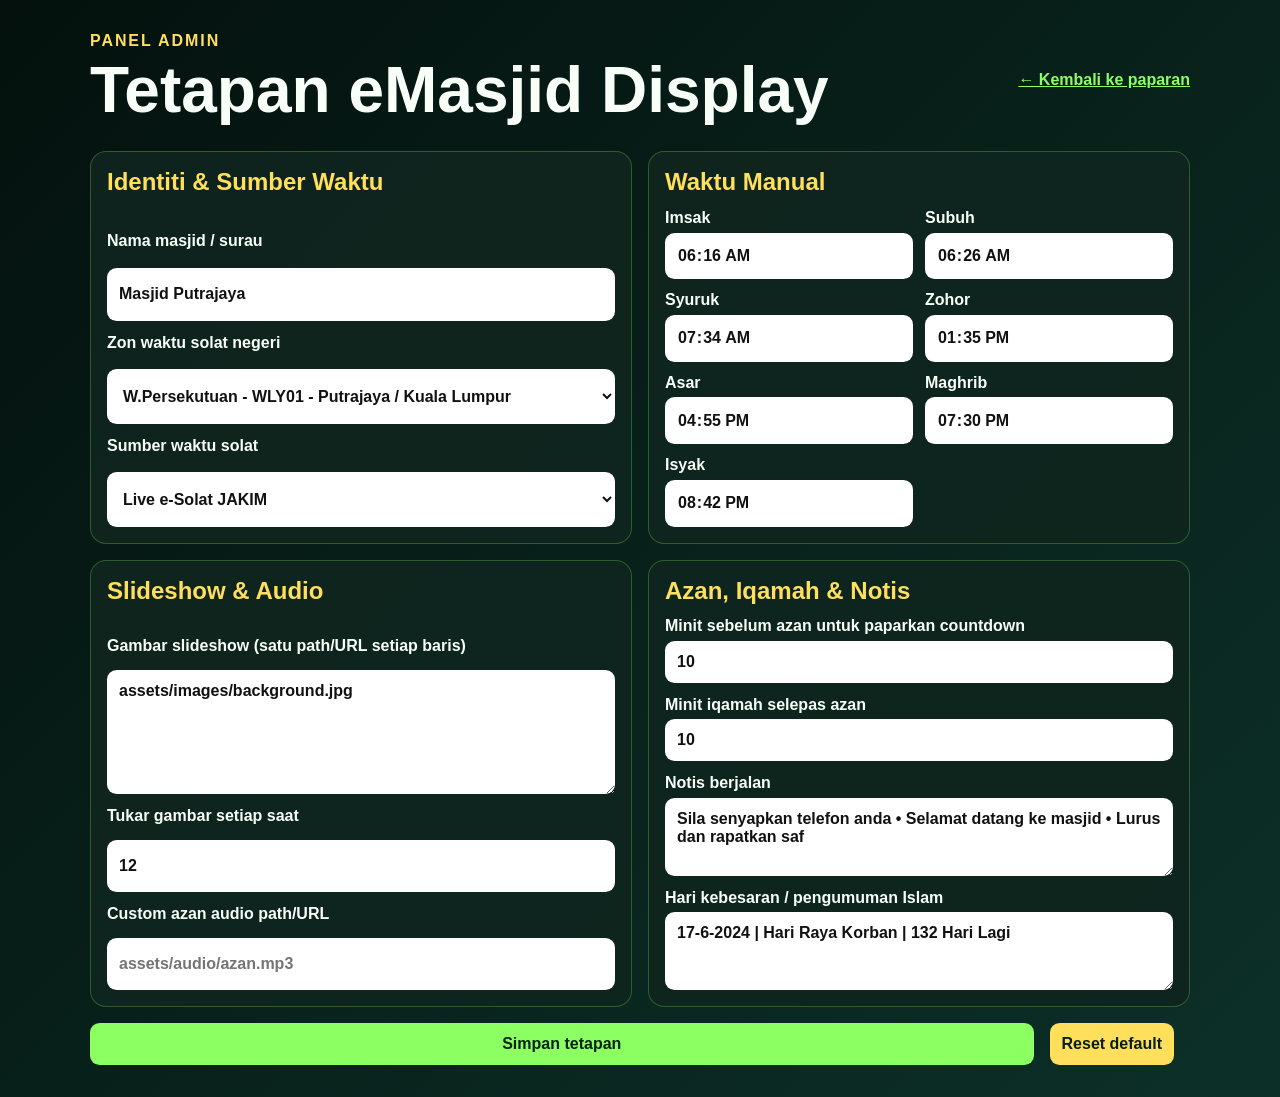
==== admin.html @ e7d5f0a0 "Add admin page and harden Pi kiosk install" ====
<!doctype html>
<html lang="ms">
<head>
  <meta charset="utf-8">
  <meta name="viewport" content="width=device-width, initial-scale=1">
  <title>Admin eMasjid Display</title>
  <link rel="stylesheet" href="admin.css">
</head>
<body>
  <main class="admin-shell">
    <header>
      <div>
        <p>Panel Admin</p>
        <h1>Tetapan eMasjid Display</h1>
      </div>
      <a href="index.html">← Kembali ke paparan</a>
    </header>

    <form id="adminForm">
      <section class="card">
        <h2>Identiti & Sumber Waktu</h2>
        <label>Nama masjid / surau <input id="mosqueName" required></label>
        <label>Zon waktu solat negeri <select id="zone"></select></label>
        <label>Sumber waktu solat
          <select id="prayerSource">
            <option value="jakim">Live e-Solat JAKIM</option>
            <option value="manual">Manual</option>
          </select>
        </label>
      </section>

      <section class="card">
        <h2>Waktu Manual</h2>
        <div class="time-grid" id="manualTimes"></div>
      </section>

      <section class="card">
        <h2>Slideshow & Audio</h2>
        <label>Gambar slideshow (satu path/URL setiap baris)
          <textarea id="slideshowImages" rows="5" placeholder="assets/images/background.jpg"></textarea>
        </label>
        <label>Tukar gambar setiap saat <input id="slideSeconds" type="number" min="5" max="3600"></label>
        <label>Custom azan audio path/URL <input id="azanAudio" placeholder="assets/audio/azan.mp3"></label>
      </section>

      <section class="card">
        <h2>Azan, Iqamah & Notis</h2>
        <label>Minit sebelum azan untuk paparkan countdown <input id="preAzanMinutes" type="number" min="0" max="120"></label>
        <label>Minit iqamah selepas azan <input id="iqamahMinutes" type="number" min="0" max="60"></label>
        <label>Notis berjalan <textarea id="notice" rows="3"></textarea></label>
        <label>Hari kebesaran / pengumuman Islam <textarea id="announcement" rows="3" placeholder="17-6-2024 | Hari Raya Korban | 132 Hari Lagi"></textarea></label>
      </section>

      <div class="actions">
        <button type="submit">Simpan tetapan</button>
        <button type="button" id="resetButton">Reset default</button>
        <output id="status"></output>
      </div>
    </form>
  </main>
  <script src="admin.js"></script>
</body>
</html>
---- admin.css ----
:root { color-scheme: dark; --bg:#07120f; --card:#10251f; --gold:#ffdf5c; --mint:#8cff63; --text:#f7fff8; }
* { box-sizing: border-box; }
body { margin: 0; min-height: 100vh; background: linear-gradient(135deg, #04110d, #0c3028); color: var(--text); font-family: Arial, Helvetica, sans-serif; }
.admin-shell { width: min(1100px, calc(100% - 2rem)); margin: auto; padding: 2rem 0; }
header { display: flex; justify-content: space-between; gap: 1rem; align-items: center; margin-bottom: 1.5rem; }
header p { margin: 0; color: var(--gold); font-weight: 900; text-transform: uppercase; letter-spacing: .12em; }
h1 { margin: .2rem 0 0; font-size: clamp(2rem, 5vw, 4rem); }
a { color: var(--mint); font-weight: 900; }
form { display: grid; grid-template-columns: repeat(2, minmax(0, 1fr)); gap: 1rem; }
.card { background: rgba(16, 37, 31, .92); border: 1px solid rgba(140, 255, 99, .25); border-radius: 1rem; padding: 1rem; display: grid; gap: .8rem; }
.card h2 { margin: 0; color: var(--gold); }
label { display: grid; gap: .35rem; font-weight: 800; }
input, select, textarea, button { width: 100%; border: 0; border-radius: .6rem; padding: .75rem; font: inherit; }
input, select, textarea { color: #111; background: #fff; }
.time-grid { display: grid; grid-template-columns: repeat(2, minmax(0, 1fr)); gap: .75rem; }
.actions { grid-column: 1 / -1; display: grid; grid-template-columns: 1fr auto auto; gap: 1rem; align-items: center; }
button { cursor: pointer; background: var(--mint); color: #052013; font-weight: 900; }
button#resetButton { background: #ffdf5c; }
output { color: var(--gold); font-weight: 900; }
@media (max-width: 760px) { header, form, .actions { grid-template-columns: 1fr; display: grid; } .time-grid { grid-template-columns: 1fr; } }
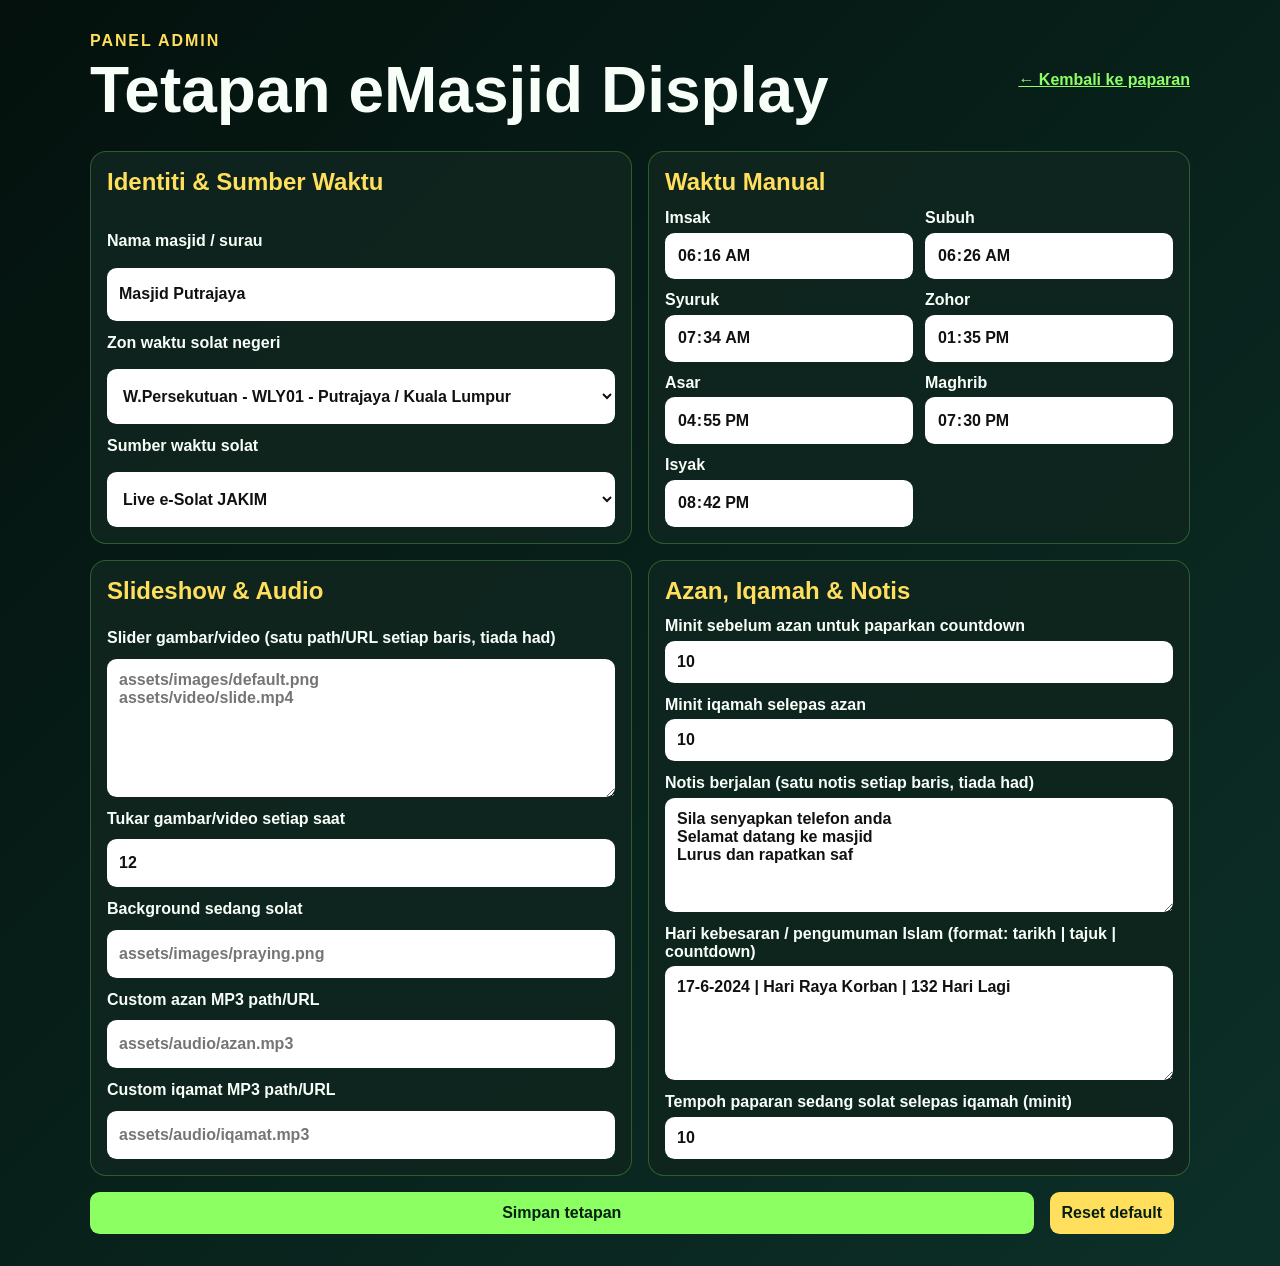
==== commit 1e857142: "Clean up media placeholders and document asset setup" ====
--- a/admin.html
+++ b/admin.html
@@ -36,19 +36,23 @@
 
       <section class="card">
         <h2>Slideshow & Audio</h2>
-        <label>Gambar slideshow (satu path/URL setiap baris)
-          <textarea id="slideshowImages" rows="5" placeholder="assets/images/background.jpg"></textarea>
+        <label>Slider gambar/video (satu path/URL setiap baris, tiada had)
+          <textarea id="mediaSlides" rows="6" placeholder="assets/images/default.png
+assets/video/slide.mp4"></textarea>
         </label>
-        <label>Tukar gambar setiap saat <input id="slideSeconds" type="number" min="5" max="3600"></label>
-        <label>Custom azan audio path/URL <input id="azanAudio" placeholder="assets/audio/azan.mp3"></label>
+        <label>Tukar gambar/video setiap saat <input id="slideSeconds" type="number" min="5" max="3600"></label>
+        <label>Background sedang solat <input id="prayerBackground" placeholder="assets/images/praying.png"></label>
+        <label>Custom azan MP3 path/URL <input id="azanAudio" placeholder="assets/audio/azan.mp3"></label>
+        <label>Custom iqamat MP3 path/URL <input id="iqamatAudio" placeholder="assets/audio/iqamat.mp3"></label>
       </section>
 
       <section class="card">
         <h2>Azan, Iqamah & Notis</h2>
         <label>Minit sebelum azan untuk paparkan countdown <input id="preAzanMinutes" type="number" min="0" max="120"></label>
         <label>Minit iqamah selepas azan <input id="iqamahMinutes" type="number" min="0" max="60"></label>
-        <label>Notis berjalan <textarea id="notice" rows="3"></textarea></label>
-        <label>Hari kebesaran / pengumuman Islam <textarea id="announcement" rows="3" placeholder="17-6-2024 | Hari Raya Korban | 132 Hari Lagi"></textarea></label>
+        <label>Notis berjalan (satu notis setiap baris, tiada had) <textarea id="notices" rows="5"></textarea></label>
+        <label>Hari kebesaran / pengumuman Islam (format: tarikh | tajuk | countdown) <textarea id="events" rows="5" placeholder="17-6-2024 | Hari Raya Korban | 132 Hari Lagi"></textarea></label>
+        <label>Tempoh paparan sedang solat selepas iqamah (minit) <input id="prayerDurationMinutes" type="number" min="1" max="120"></label>
       </section>
 
       <div class="actions">
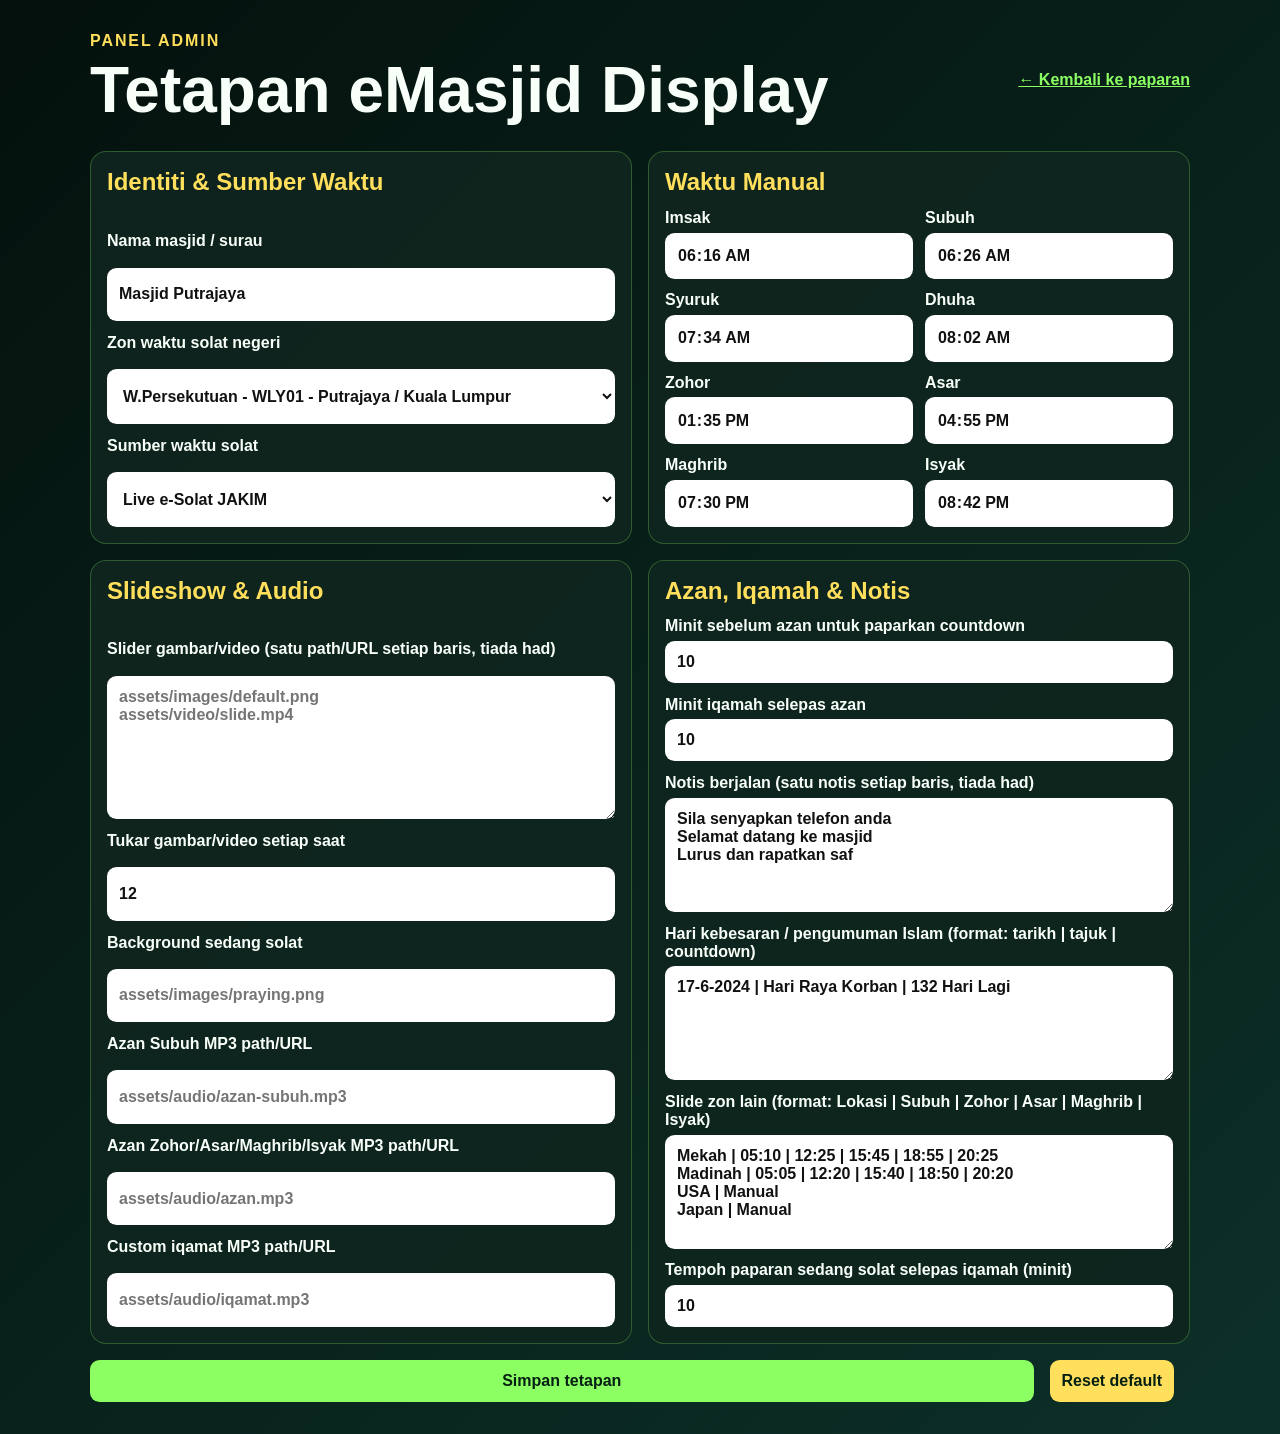
==== commit b1c87206: "Enhance prayer display slides and azan settings" ====
--- a/admin.html
+++ b/admin.html
@@ -42,7 +42,8 @@
         </label>
         <label>Tukar gambar/video setiap saat <input id="slideSeconds" type="number" min="5" max="3600"></label>
         <label>Background sedang solat <input id="prayerBackground" placeholder="assets/images/praying.png"></label>
-        <label>Custom azan MP3 path/URL <input id="azanAudio" placeholder="assets/audio/azan.mp3"></label>
+        <label>Azan Subuh MP3 path/URL <input id="fajrAzanAudio" placeholder="assets/audio/azan-subuh.mp3"></label>
+        <label>Azan Zohor/Asar/Maghrib/Isyak MP3 path/URL <input id="azanAudio" placeholder="assets/audio/azan.mp3"></label>
         <label>Custom iqamat MP3 path/URL <input id="iqamatAudio" placeholder="assets/audio/iqamat.mp3"></label>
       </section>
 
@@ -52,6 +53,7 @@
         <label>Minit iqamah selepas azan <input id="iqamahMinutes" type="number" min="0" max="60"></label>
         <label>Notis berjalan (satu notis setiap baris, tiada had) <textarea id="notices" rows="5"></textarea></label>
         <label>Hari kebesaran / pengumuman Islam (format: tarikh | tajuk | countdown) <textarea id="events" rows="5" placeholder="17-6-2024 | Hari Raya Korban | 132 Hari Lagi"></textarea></label>
+        <label>Slide zon lain (format: Lokasi | Subuh | Zohor | Asar | Maghrib | Isyak) <textarea id="worldZones" rows="5" placeholder="Mekah | 05:10 | 12:25 | 15:45 | 18:55 | 20:25"></textarea></label>
         <label>Tempoh paparan sedang solat selepas iqamah (minit) <input id="prayerDurationMinutes" type="number" min="1" max="120"></label>
       </section>
 
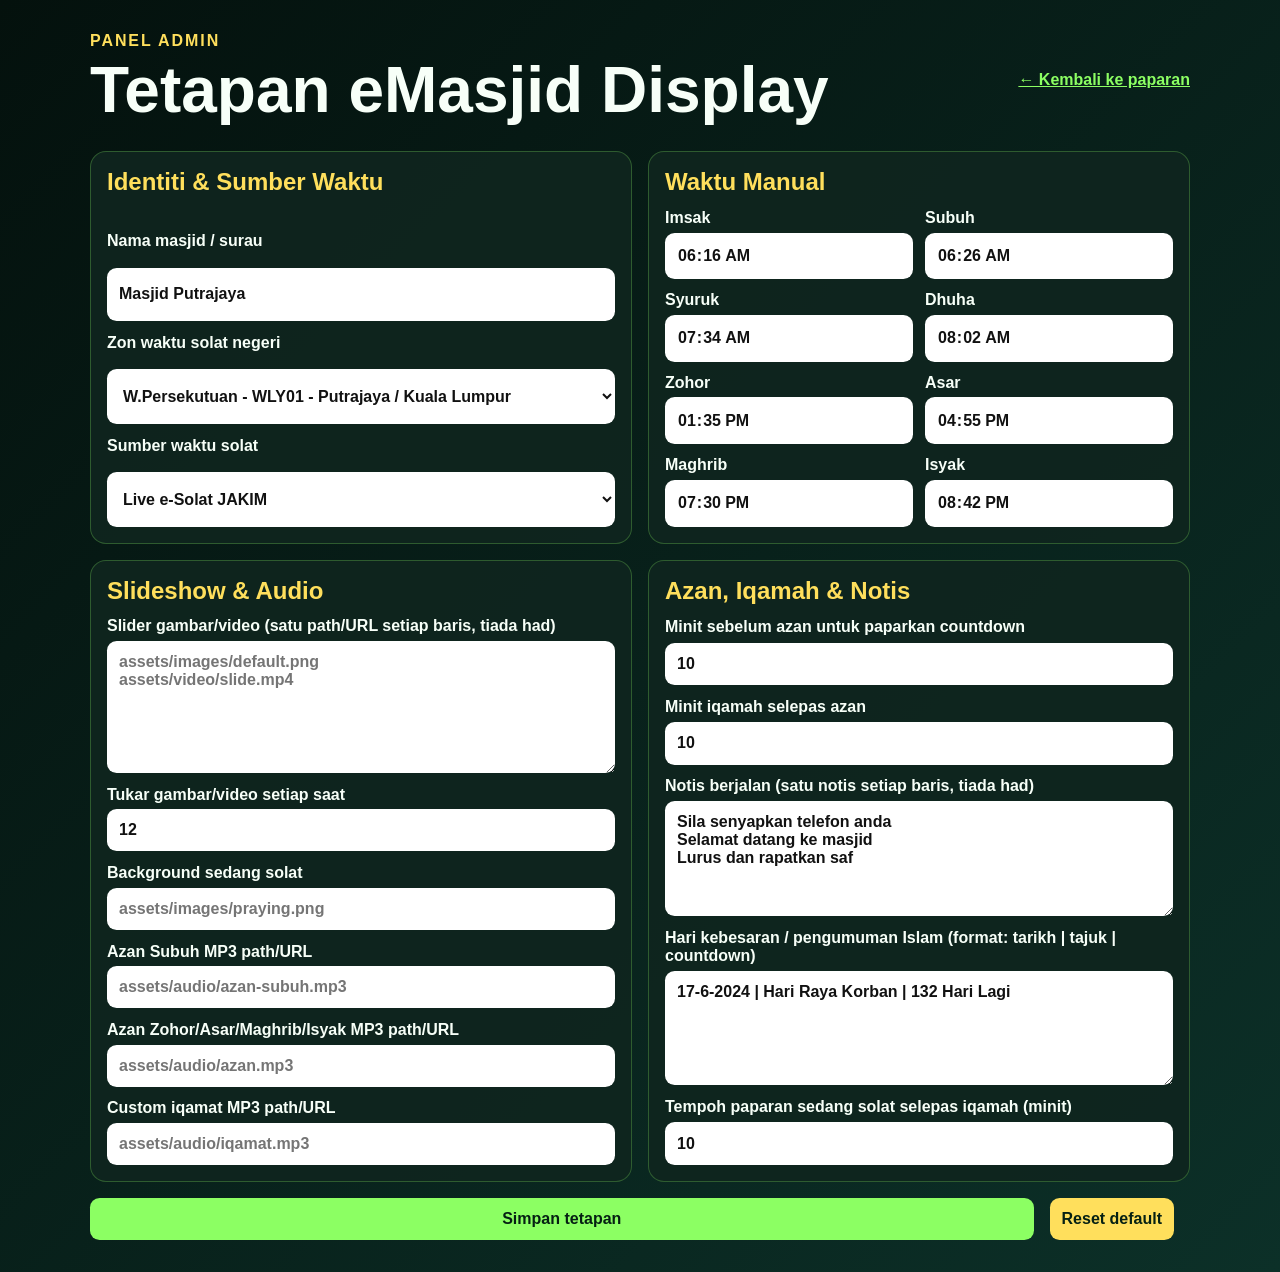
==== commit d3c5af41: "Remove extra rotating display slides" ====
--- a/admin.html
+++ b/admin.html
@@ -53,7 +53,6 @@
         <label>Minit iqamah selepas azan <input id="iqamahMinutes" type="number" min="0" max="60"></label>
         <label>Notis berjalan (satu notis setiap baris, tiada had) <textarea id="notices" rows="5"></textarea></label>
         <label>Hari kebesaran / pengumuman Islam (format: tarikh | tajuk | countdown) <textarea id="events" rows="5" placeholder="17-6-2024 | Hari Raya Korban | 132 Hari Lagi"></textarea></label>
-        <label>Slide zon lain (format: Lokasi | Subuh | Zohor | Asar | Maghrib | Isyak) <textarea id="worldZones" rows="5" placeholder="Mekah | 05:10 | 12:25 | 15:45 | 18:55 | 20:25"></textarea></label>
         <label>Tempoh paparan sedang solat selepas iqamah (minit) <input id="prayerDurationMinutes" type="number" min="1" max="120"></label>
       </section>
 
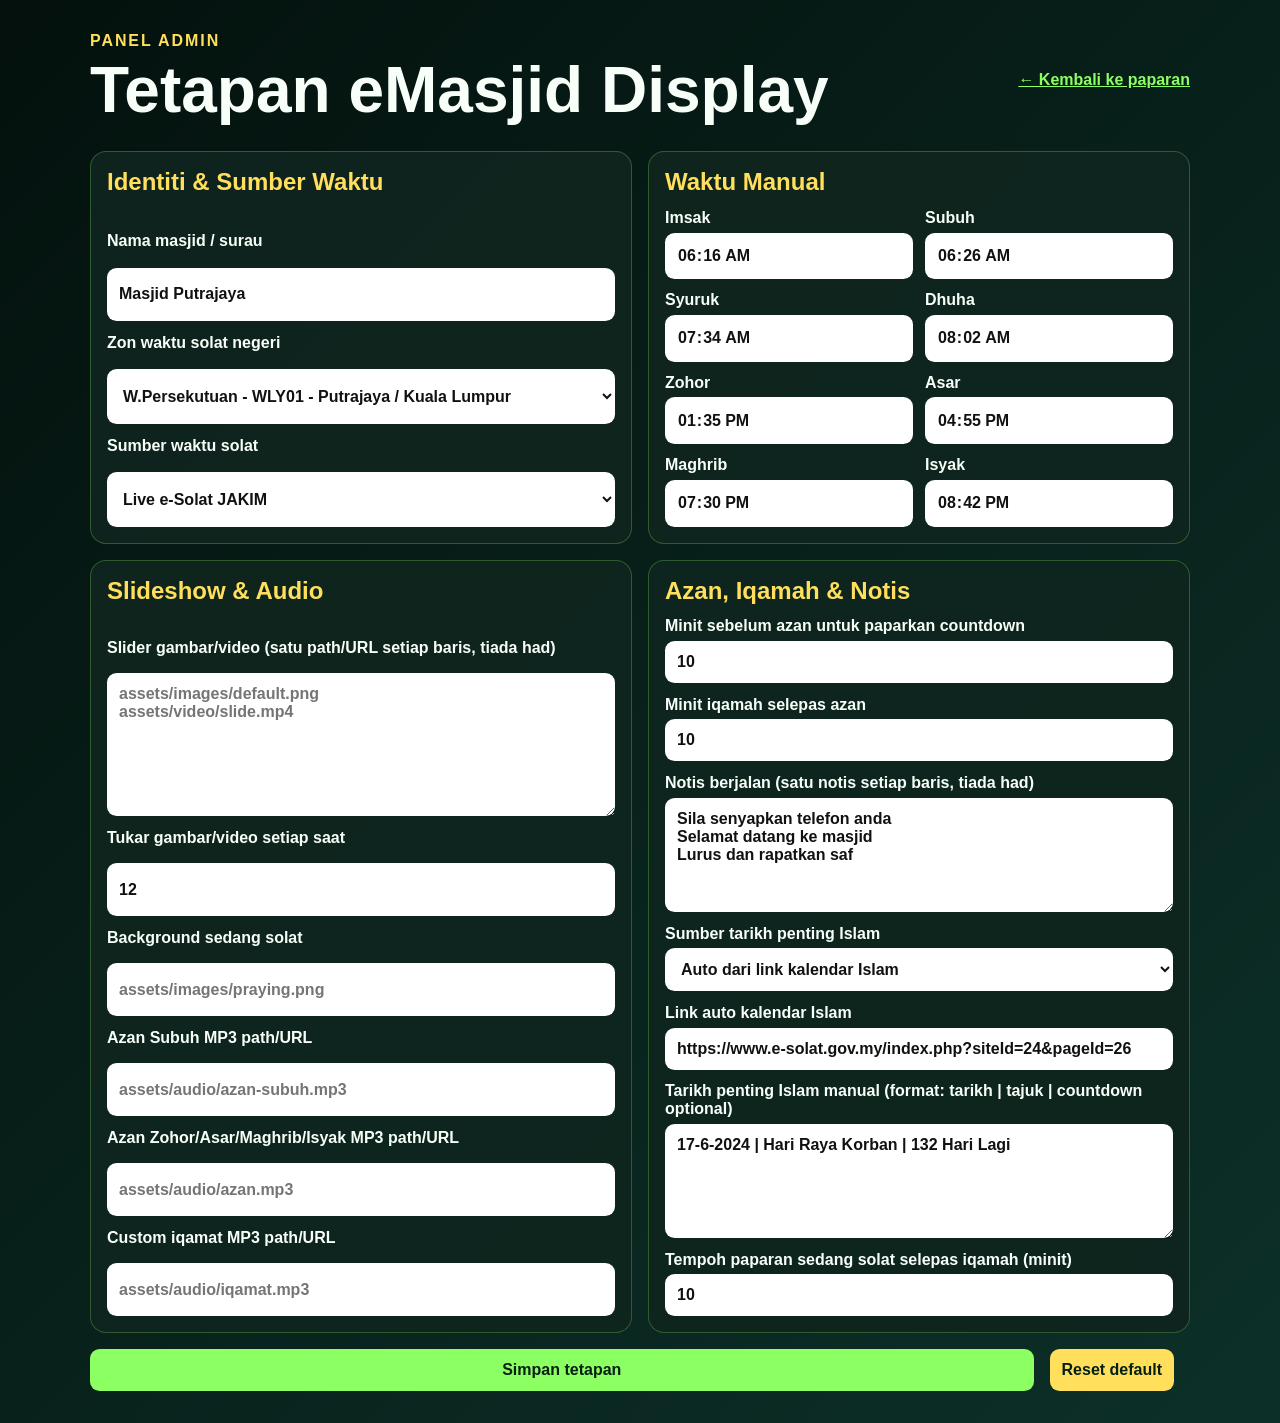
==== commit 6688eeab: "Add automatic Islamic event countdowns" ====
--- a/admin.html
+++ b/admin.html
@@ -52,7 +52,14 @@
         <label>Minit sebelum azan untuk paparkan countdown <input id="preAzanMinutes" type="number" min="0" max="120"></label>
         <label>Minit iqamah selepas azan <input id="iqamahMinutes" type="number" min="0" max="60"></label>
         <label>Notis berjalan (satu notis setiap baris, tiada had) <textarea id="notices" rows="5"></textarea></label>
-        <label>Hari kebesaran / pengumuman Islam (format: tarikh | tajuk | countdown) <textarea id="events" rows="5" placeholder="17-6-2024 | Hari Raya Korban | 132 Hari Lagi"></textarea></label>
+        <label>Sumber tarikh penting Islam
+          <select id="eventSource">
+            <option value="auto">Auto dari link kalendar Islam</option>
+            <option value="manual">Tarikh Manual</option>
+          </select>
+        </label>
+        <label>Link auto kalendar Islam <input id="eventAutoUrl" placeholder="https://www.e-solat.gov.my/index.php?siteId=24&pageId=26"></label>
+        <label>Tarikh penting Islam manual (format: tarikh | tajuk | countdown optional) <textarea id="events" rows="5" placeholder="17-6-2024 | Hari Raya Korban | 132 Hari Lagi"></textarea></label>
         <label>Tempoh paparan sedang solat selepas iqamah (minit) <input id="prayerDurationMinutes" type="number" min="1" max="120"></label>
       </section>
 
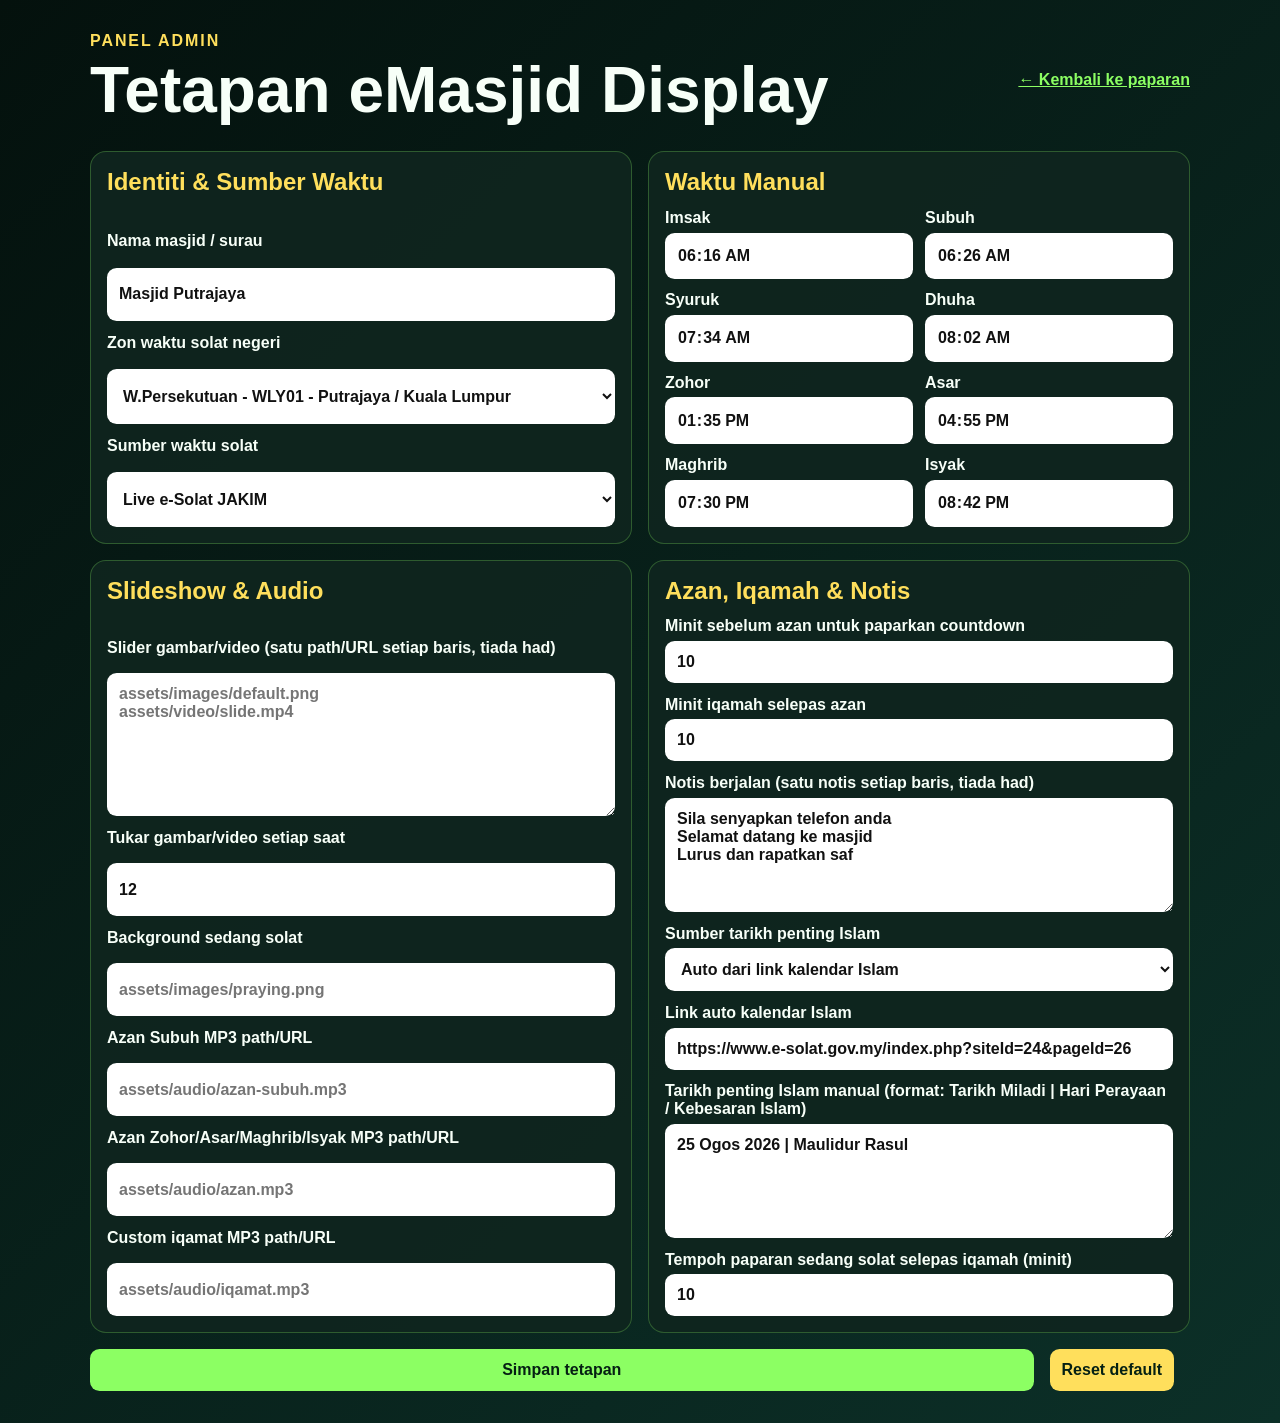
==== commit 6b1afc7c: "Refine Islamic event calendar parsing" ====
--- a/admin.html
+++ b/admin.html
@@ -59,7 +59,7 @@
           </select>
         </label>
         <label>Link auto kalendar Islam <input id="eventAutoUrl" placeholder="https://www.e-solat.gov.my/index.php?siteId=24&pageId=26"></label>
-        <label>Tarikh penting Islam manual (format: tarikh | tajuk | countdown optional) <textarea id="events" rows="5" placeholder="17-6-2024 | Hari Raya Korban | 132 Hari Lagi"></textarea></label>
+        <label>Tarikh penting Islam manual (format: Tarikh Miladi | Hari Perayaan / Kebesaran Islam) <textarea id="events" rows="5" placeholder="25 Ogos 2026 | Maulidur Rasul"></textarea></label>
         <label>Tempoh paparan sedang solat selepas iqamah (minit) <input id="prayerDurationMinutes" type="number" min="1" max="120"></label>
       </section>
 
